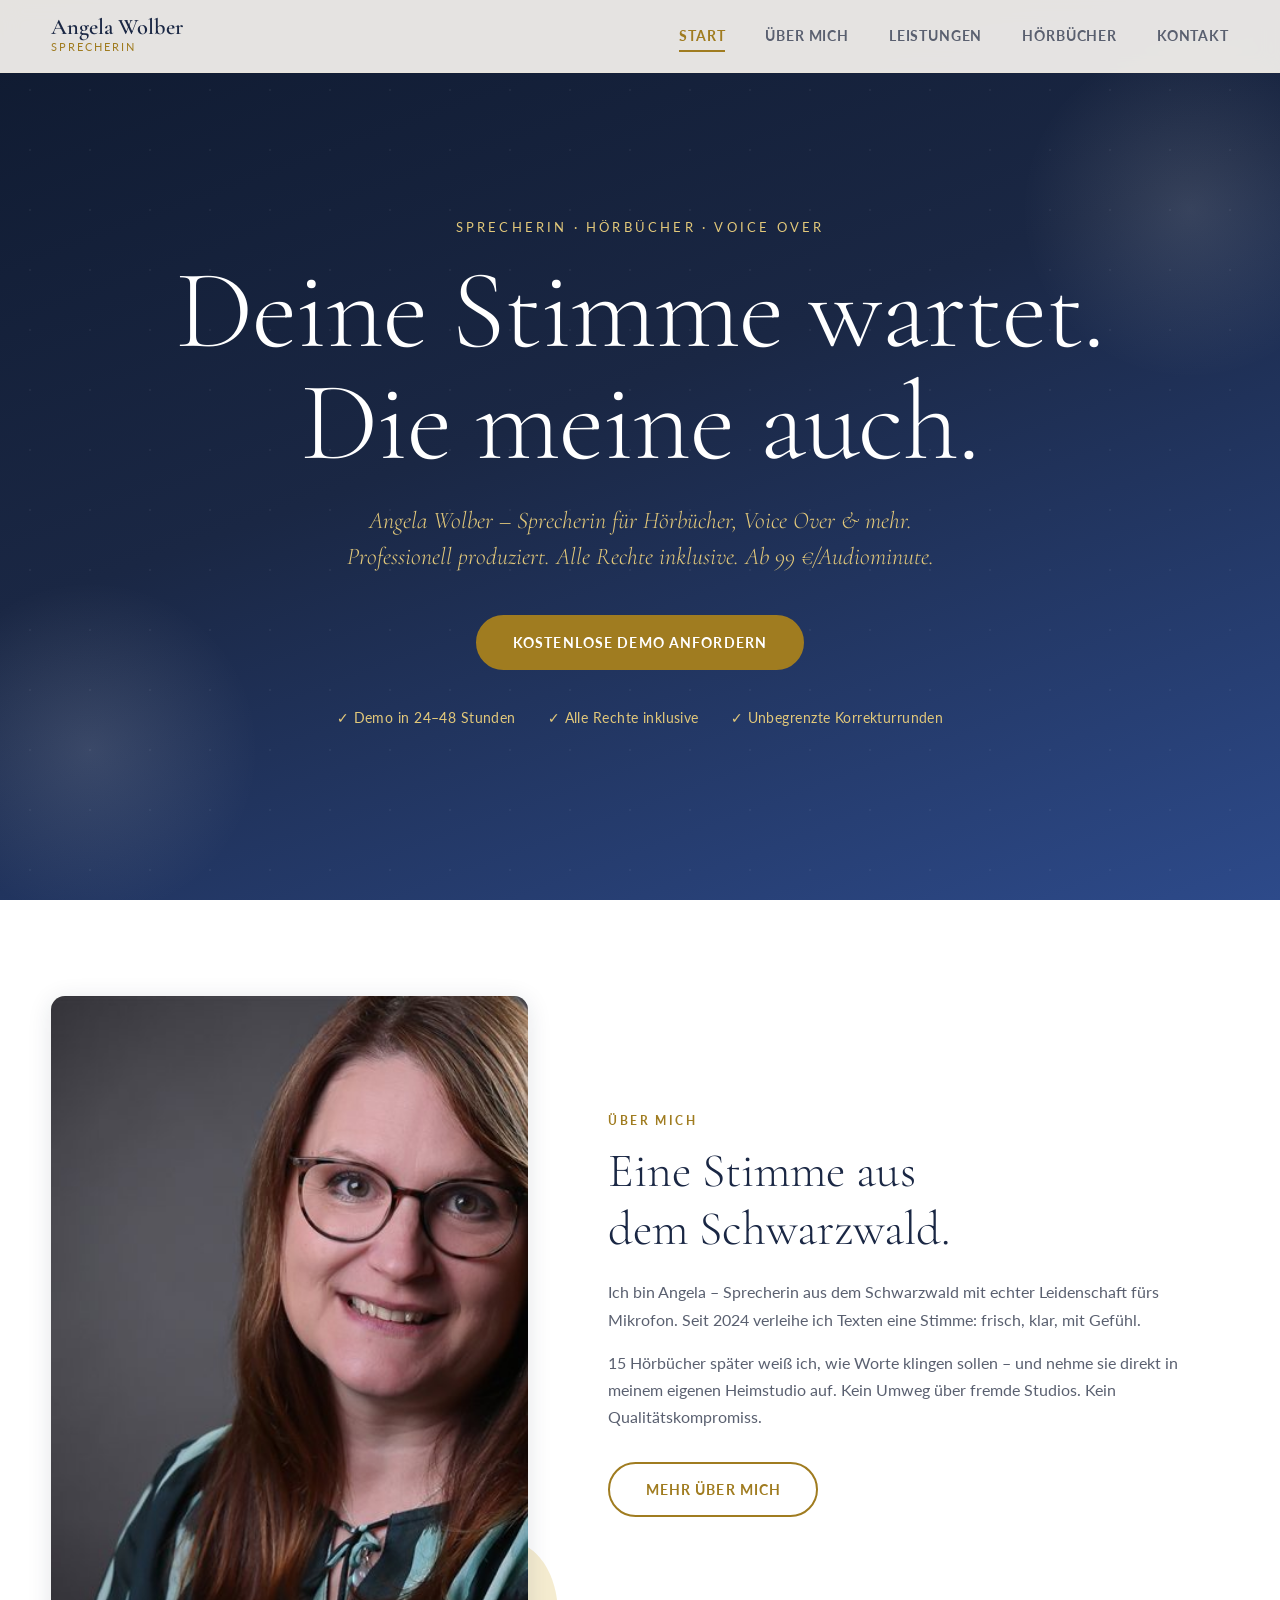
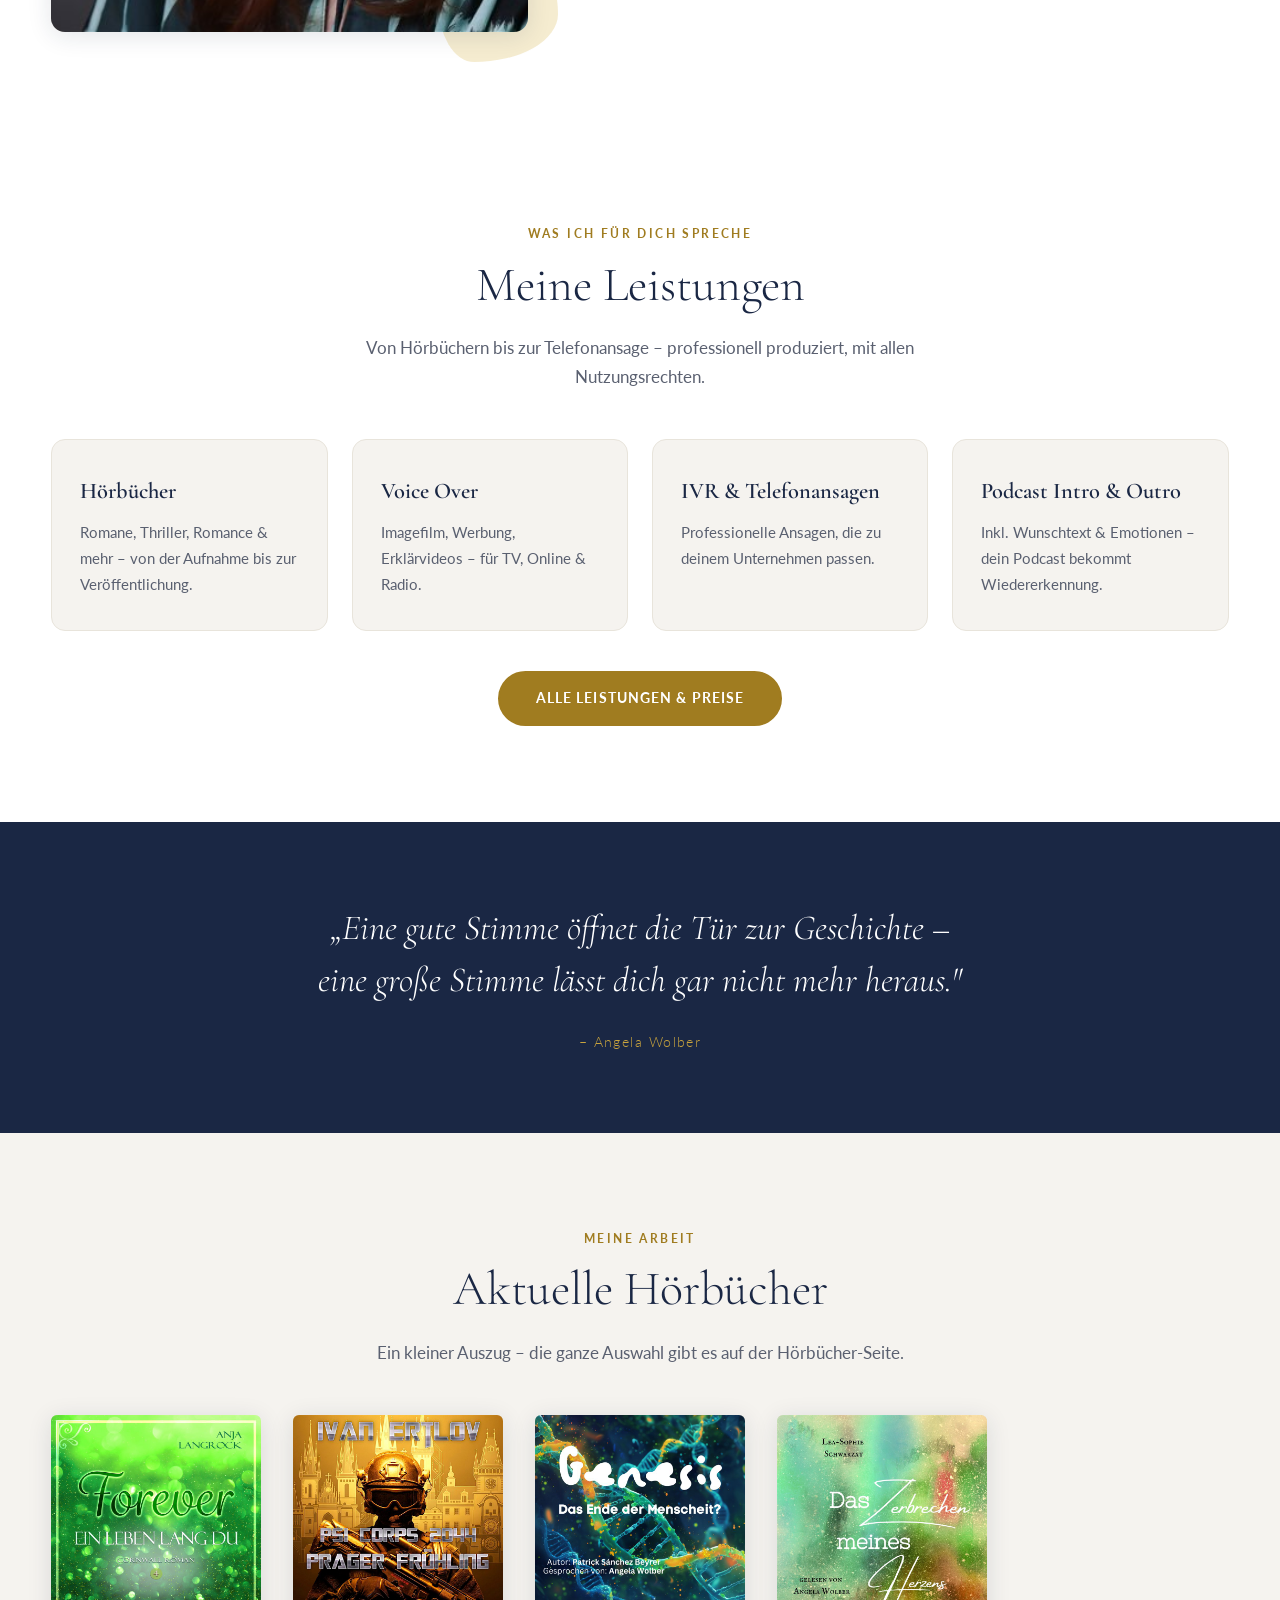
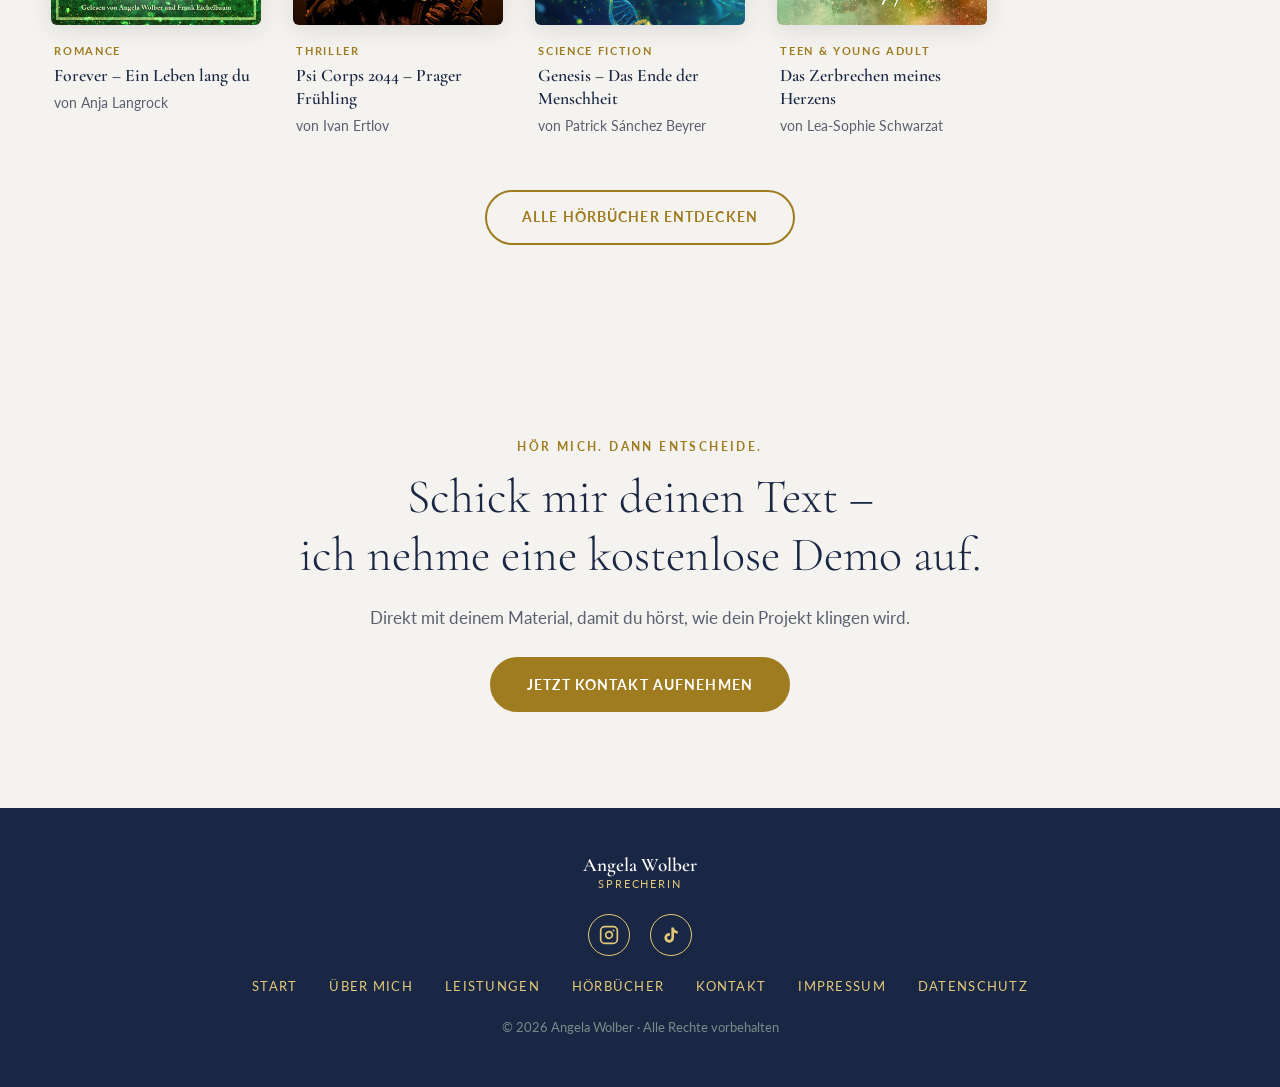
==== index.html @ 148691f6 "Vollständige Website: Start, Über mich, Leistungen, Hörbücher, Kontakt, Impressum/Datenschutz Co-Aut" ====
<!DOCTYPE html>
<html lang="de">
<head>
  <meta charset="UTF-8" />
  <meta name="viewport" content="width=device-width, initial-scale=1.0" />
  <title>Angela Wolber – Sprecherin für Hörbücher & Voice Over</title>
  <meta name="description" content="Angela Wolber – Sprecherin für Hörbücher, Voice Over & mehr. Professionell produziert im eigenen Studio. Alle Rechte inklusive. Ab 99 €/Audiominute." />
  <link rel="preconnect" href="https://fonts.googleapis.com" />
  <link rel="preconnect" href="https://fonts.gstatic.com" crossorigin />
  <link href="https://fonts.googleapis.com/css2?family=Cormorant+Garamond:ital,wght@0,300;0,400;0,600;1,300;1,400&family=Lato:wght@300;400;700&display=swap" rel="stylesheet" />
  <link rel="stylesheet" href="style.css" />
</head>
<body>

  <!-- ── NAVIGATION ── -->
  <header class="site-header">
    <div class="container header-inner">
      <a href="index.html" class="logo">
        <span class="logo-name">Angela Wolber</span>
        <span class="logo-tagline">Sprecherin</span>
      </a>
      <nav class="main-nav">
        <a href="index.html" class="active">Start</a>
        <a href="ueber-mich.html">Über mich</a>
        <a href="leistungen.html">Leistungen</a>
        <a href="hoerbuecher.html">Hörbücher</a>
        <a href="kontakt.html">Kontakt</a>
      </nav>
      <button class="nav-toggle" aria-label="Menü öffnen">&#9776;</button>
    </div>
  </header>

  <!-- ── HERO ── -->
  <section class="hero">
    <div class="hero-overlay"></div>
    <div class="container hero-content">
      <p class="hero-eyebrow">Sprecherin · Hörbücher · Voice Over</p>
      <h1 class="hero-title">Deine Stimme wartet.<br>Die meine auch.</h1>
      <p class="hero-subtitle">Angela Wolber – Sprecherin für Hörbücher, Voice&nbsp;Over &amp; mehr.<br>Professionell produziert. Alle Rechte inklusive. Ab 99&nbsp;€/Audiominute.</p>
      <a href="kontakt.html" class="btn btn-primary">Kostenlose Demo anfordern</a>
      <ul class="hero-bullets">
        <li>✓ Demo in 24–48 Stunden</li>
        <li>✓ Alle Rechte inklusive</li>
        <li>✓ Unbegrenzte Korrekturrunden</li>
      </ul>
    </div>
    <div class="hero-leaves hero-leaves--left" aria-hidden="true"></div>
    <div class="hero-leaves hero-leaves--right" aria-hidden="true"></div>
  </section>

  <!-- ── ÜBER MICH (Kurz) ── -->
  <section class="about section">
    <div class="container about-inner">
      <div class="about-image-wrap">
        <div class="about-image-frame">
          <img src="foto-angela-wolber.jpg" alt="Angela Wolber – Sprecherin" class="about-image"
               onerror="this.style.display='none'; this.nextElementSibling.style.display='flex';" />
          <div class="about-image-placeholder"><span>Ihr Foto</span></div>
        </div>
        <div class="about-accent-leaf" aria-hidden="true"></div>
      </div>
      <div class="about-text">
        <span class="section-label">Über mich</span>
        <h2 class="section-title">Eine Stimme aus<br>dem Schwarzwald.</h2>
        <p>
          Ich bin Angela – Sprecherin aus dem Schwarzwald mit echter Leidenschaft fürs Mikrofon.
          Seit 2024 verleihe ich Texten eine Stimme: frisch, klar, mit Gefühl.
        </p>
        <p>
          15 Hörbücher später weiß ich, wie Worte klingen sollen – und nehme sie direkt in meinem
          eigenen Heimstudio auf. Kein Umweg über fremde Studios. Kein Qualitätskompromiss.
        </p>
        <a href="ueber-mich.html" class="btn btn-outline">Mehr über mich</a>
      </div>
    </div>
  </section>

  <!-- ── HIGHLIGHTS / LEISTUNGEN TEASER ── -->
  <section class="section highlights">
    <div class="container">
      <div class="section-header">
        <span class="section-label">Was ich für dich spreche</span>
        <h2 class="section-title">Meine Leistungen</h2>
        <p class="section-intro">Von Hörbüchern bis zur Telefonansage – professionell produziert, mit allen Nutzungsrechten.</p>
      </div>
      <div class="highlight-grid">
        <div class="highlight-card">
          <h3>Hörbücher</h3>
          <p>Romane, Thriller, Romance &amp; mehr – von der Aufnahme bis zur Veröffentlichung.</p>
        </div>
        <div class="highlight-card">
          <h3>Voice Over</h3>
          <p>Imagefilm, Werbung, Erklärvideos – für TV, Online &amp; Radio.</p>
        </div>
        <div class="highlight-card">
          <h3>IVR &amp; Telefonansagen</h3>
          <p>Professionelle Ansagen, die zu deinem Unternehmen passen.</p>
        </div>
        <div class="highlight-card">
          <h3>Podcast Intro &amp; Outro</h3>
          <p>Inkl. Wunschtext &amp; Emotionen – dein Podcast bekommt Wiedererkennung.</p>
        </div>
      </div>
      <div style="text-align:center; margin-top:2.5rem;">
        <a href="leistungen.html" class="btn btn-primary">Alle Leistungen &amp; Preise</a>
      </div>
    </div>
  </section>

  <!-- ── ZITAT / QUOTE ── -->
  <section class="quote-band">
    <div class="container">
      <blockquote class="pull-quote">
        „Eine gute Stimme öffnet die Tür zur Geschichte –<br>
        eine große Stimme lässt dich gar nicht mehr heraus."
        <cite>– Angela Wolber</cite>
      </blockquote>
    </div>
  </section>

  <!-- ── HÖRBÜCHER TEASER ── -->
  <section class="section books">
    <div class="container">
      <div class="section-header">
        <span class="section-label">Meine Arbeit</span>
        <h2 class="section-title">Aktuelle Hörbücher</h2>
        <p class="section-intro">Ein kleiner Auszug – die ganze Auswahl gibt es auf der Hörbücher-Seite.</p>
      </div>
      <div class="books-grid">

        <article class="book-card">
          <div class="book-cover-wrap">
            <img src="cover/forever-ein-leben-lang-du.jpg" alt="Forever – Ein Leben lang du" class="book-cover"
                 onerror="this.style.display='none'; this.nextElementSibling.style.display='flex';" />
            <div class="book-cover-placeholder"><span>Cover</span></div>
          </div>
          <div class="book-info">
            <span class="book-genre">Romance</span>
            <h3 class="book-title">Forever – Ein Leben lang du</h3>
            <p class="book-author">von Anja Langrock</p>
          </div>
        </article>

        <article class="book-card">
          <div class="book-cover-wrap">
            <img src="cover/psi-corps-2044-prager_fruehling.jpg" alt="Psi Corps 2044 – Prager Frühling" class="book-cover"
                 onerror="this.style.display='none'; this.nextElementSibling.style.display='flex';" />
            <div class="book-cover-placeholder"><span>Cover</span></div>
          </div>
          <div class="book-info">
            <span class="book-genre">Thriller</span>
            <h3 class="book-title">Psi Corps 2044 – Prager Frühling</h3>
            <p class="book-author">von Ivan Ertlov</p>
          </div>
        </article>

        <article class="book-card">
          <div class="book-cover-wrap">
            <img src="cover/genesis-das-ende-der-menschheit.jpg" alt="Genesis – Das Ende der Menschheit" class="book-cover"
                 onerror="this.style.display='none'; this.nextElementSibling.style.display='flex';" />
            <div class="book-cover-placeholder"><span>Cover</span></div>
          </div>
          <div class="book-info">
            <span class="book-genre">Science Fiction</span>
            <h3 class="book-title">Genesis – Das Ende der Menschheit</h3>
            <p class="book-author">von Patrick Sánchez Beyrer</p>
          </div>
        </article>

        <article class="book-card">
          <div class="book-cover-wrap">
            <img src="cover/das-zerbrechen-meines-herzens.jpg" alt="Das Zerbrechen meines Herzens" class="book-cover"
                 onerror="this.style.display='none'; this.nextElementSibling.style.display='flex';" />
            <div class="book-cover-placeholder"><span>Cover</span></div>
          </div>
          <div class="book-info">
            <span class="book-genre">Teen &amp; Young Adult</span>
            <h3 class="book-title">Das Zerbrechen meines Herzens</h3>
            <p class="book-author">von Lea-Sophie Schwarzat</p>
          </div>
        </article>

      </div>
      <div style="text-align:center; margin-top:2.5rem;">
        <a href="hoerbuecher.html" class="btn btn-outline">Alle Hörbücher entdecken</a>
      </div>
    </div>
  </section>

  <!-- ── CTA ── -->
  <section class="section cta-band">
    <div class="container" style="text-align:center;">
      <span class="section-label">Hör mich. Dann entscheide.</span>
      <h2 class="section-title">Schick mir deinen Text –<br>ich nehme eine kostenlose Demo auf.</h2>
      <p class="section-intro" style="margin-inline:auto;">Direkt mit deinem Material, damit du hörst, wie dein Projekt klingen wird.</p>
      <a href="kontakt.html" class="btn btn-primary" style="margin-top:1.5rem;">Jetzt Kontakt aufnehmen</a>
    </div>
  </section>

  <!-- ── FOOTER ── -->
  <footer class="site-footer">
    <div class="container footer-inner">
      <div class="footer-brand">
        <span class="logo-name">Angela Wolber</span>
        <span class="logo-tagline">Sprecherin</span>
      </div>
      <div class="footer-social">
        <a href="https://www.instagram.com/angela_wolber/" target="_blank" rel="noopener" aria-label="Instagram">
          <svg viewBox="0 0 24 24" fill="none" stroke="currentColor" stroke-width="2" stroke-linecap="round" stroke-linejoin="round"><rect x="2" y="2" width="20" height="20" rx="5" ry="5"></rect><path d="M16 11.37A4 4 0 1 1 12.63 8 4 4 0 0 1 16 11.37z"></path><line x1="17.5" y1="6.5" x2="17.51" y2="6.5"></line></svg>
        </a>
        <a href="https://www.tiktok.com/@angelawolber5" target="_blank" rel="noopener" aria-label="TikTok">
          <svg viewBox="0 0 24 24" fill="currentColor"><path d="M16.6 5.82A4.28 4.28 0 0 1 15.54 3h-3.09v12.4a2.59 2.59 0 1 1-2.59-2.59c.27 0 .53.04.78.12v-3.2a5.78 5.78 0 0 0-.78-.05A5.79 5.79 0 1 0 15.65 15.4V9.01a7.35 7.35 0 0 0 4.35 1.4V7.3a4.28 4.28 0 0 1-3.4-1.48z"></path></svg>
        </a>
      </div>
      <nav class="footer-nav">
        <a href="index.html">Start</a>
        <a href="ueber-mich.html">Über mich</a>
        <a href="leistungen.html">Leistungen</a>
        <a href="hoerbuecher.html">Hörbücher</a>
        <a href="kontakt.html">Kontakt</a>
        <a href="impressum-datenschutz.html">Impressum</a>
        <a href="impressum-datenschutz.html#datenschutz">Datenschutz</a>
      </nav>
      <p class="footer-copy">&copy; <span id="year"></span> Angela Wolber · Alle Rechte vorbehalten</p>
    </div>
  </footer>

  <script src="main.js"></script>
</body>
</html>
---- style.css ----
/* ── TOKENS ─────────────────────────────────────────────── */
:root {
  --cream:       #f5f3ef;
  --cream-dark:  #e8e4db;
  --sage:        #c9a43e;
  --sage-light:  #e2c87a;
  --sage-dark:   #a07c20;
  --forest:      #1a2744;
  --bark:        #0f1a30;
  --text:        #1e1e2e;
  --text-muted:  #5a6070;
  --white:       #ffffff;

  --font-serif:  'Cormorant Garamond', Georgia, serif;
  --font-sans:   'Lato', system-ui, sans-serif;

  --radius:      6px;
  --radius-lg:   14px;
  --shadow-card: 0 4px 24px rgba(26,39,68,0.12);
  --shadow-hover:0 10px 40px rgba(26,39,68,0.22);
  --transition:  0.25s ease;
}

/* ── RESET ───────────────────────────────────────────────── */
*, *::before, *::after { box-sizing: border-box; margin: 0; padding: 0; }
html { scroll-behavior: smooth; }
body {
  font-family: var(--font-sans);
  font-size: 1rem;
  line-height: 1.7;
  color: var(--text);
  background: var(--cream);
}
img { display: block; max-width: 100%; height: auto; }
a { color: inherit; text-decoration: none; }

/* ── UTILITIES ───────────────────────────────────────────── */
.container {
  width: min(1180px, 92vw);
  margin-inline: auto;
}
.section { padding-block: 6rem; }

.section-label {
  display: block;
  font-family: var(--font-sans);
  font-size: .75rem;
  font-weight: 700;
  letter-spacing: .2em;
  text-transform: uppercase;
  color: var(--sage-dark);
  margin-bottom: .75rem;
}
.section-title {
  font-family: var(--font-serif);
  font-size: clamp(2rem, 4vw, 3rem);
  font-weight: 300;
  line-height: 1.2;
  color: var(--forest);
  margin-bottom: 1.25rem;
}
.section-intro {
  max-width: 560px;
  color: var(--text-muted);
  font-size: 1.05rem;
}
.section-header {
  text-align: center;
  margin-bottom: 3rem;
}
.section-header .section-intro { margin-inline: auto; }

/* ── BUTTONS ─────────────────────────────────────────────── */
.btn {
  display: inline-block;
  font-family: var(--font-sans);
  font-size: .875rem;
  font-weight: 700;
  letter-spacing: .08em;
  text-transform: uppercase;
  padding: .85rem 2.2rem;
  border-radius: 100px;
  border: 2px solid transparent;
  cursor: pointer;
  transition: background var(--transition), color var(--transition), border-color var(--transition), transform var(--transition);
}
.btn-primary {
  background: var(--sage-dark);
  color: var(--white);
  border-color: var(--sage-dark);
}
.btn-primary:hover {
  background: var(--forest);
  border-color: var(--forest);
  transform: translateY(-2px);
}
.btn-outline {
  background: transparent;
  color: var(--sage-dark);
  border-color: var(--sage-dark);
}
.btn-outline:hover {
  background: var(--sage-dark);
  color: var(--white);
  transform: translateY(-2px);
}

/* ── HEADER ──────────────────────────────────────────────── */
.site-header {
  position: fixed;
  top: 0; left: 0; right: 0;
  z-index: 100;
  background: rgba(248,245,240,0.92);
  backdrop-filter: blur(10px);
  border-bottom: 1px solid var(--cream-dark);
  transition: box-shadow var(--transition);
}
.site-header.scrolled { box-shadow: 0 2px 20px rgba(44,63,43,0.10); }

.header-inner {
  display: flex;
  align-items: center;
  justify-content: space-between;
  height: 72px;
}
.logo {
  display: flex;
  flex-direction: column;
  gap: 0;
}
.logo-name {
  font-family: var(--font-serif);
  font-size: 1.4rem;
  font-weight: 600;
  color: var(--forest);
  line-height: 1;
}
.logo-tagline {
  font-size: .68rem;
  letter-spacing: .18em;
  text-transform: uppercase;
  color: var(--sage-dark);
}
.main-nav {
  display: flex;
  gap: 2.5rem;
}
.main-nav a {
  font-size: .875rem;
  font-weight: 700;
  letter-spacing: .06em;
  text-transform: uppercase;
  color: var(--text-muted);
  transition: color var(--transition);
  position: relative;
}
.main-nav a::after {
  content: '';
  position: absolute;
  left: 0; bottom: -4px;
  width: 0; height: 2px;
  background: var(--sage-dark);
  transition: width var(--transition);
}
.main-nav a:hover { color: var(--sage-dark); }
.main-nav a:hover::after { width: 100%; }

.nav-toggle {
  display: none;
  background: none;
  border: none;
  font-size: 1.5rem;
  color: var(--forest);
  cursor: pointer;
}

/* ── HERO ────────────────────────────────────────────────── */
.hero {
  position: relative;
  min-height: 100vh;
  display: flex;
  align-items: center;
  background: linear-gradient(160deg, #0f1a30 0%, #1a2744 45%, #2d4a8a 100%);
  overflow: hidden;
}
.hero-overlay {
  position: absolute;
  inset: 0;
  background: url("data:image/svg+xml,%3Csvg xmlns='http://www.w3.org/2000/svg' width='60' height='60'%3E%3Ccircle cx='30' cy='30' r='1' fill='rgba(255,255,255,0.06)'/%3E%3C/svg%3E");
}
.hero-content {
  position: relative;
  z-index: 2;
  text-align: center;
  color: var(--white);
  padding-block: 8rem 5rem;
}
.hero-eyebrow {
  font-size: .8rem;
  letter-spacing: .25em;
  text-transform: uppercase;
  color: var(--sage-light);
  margin-bottom: 1rem;
}
.hero-title {
  font-family: var(--font-serif);
  font-size: clamp(3.5rem, 9vw, 7rem);
  font-weight: 300;
  line-height: 1;
  letter-spacing: -.01em;
  margin-bottom: 1.5rem;
}
.hero-subtitle {
  font-family: var(--font-serif);
  font-style: italic;
  font-size: clamp(1.1rem, 2.5vw, 1.5rem);
  font-weight: 300;
  color: var(--sage-light);
  margin-bottom: 2.5rem;
  line-height: 1.5;
}

/* decorative leaf shapes */
.hero-leaves {
  position: absolute;
  bottom: -20px;
  width: 340px;
  height: 340px;
  opacity: .13;
  background: radial-gradient(ellipse at center, var(--cream) 0%, transparent 70%);
  border-radius: 50%;
}
.hero-leaves--left  { left: -80px; }
.hero-leaves--right { right: -80px; top: 40px; }

/* ── ABOUT ───────────────────────────────────────────────── */
.about { background: var(--white); }
.about-inner {
  display: grid;
  grid-template-columns: 1fr 1.3fr;
  gap: 5rem;
  align-items: center;
}
.about-image-wrap { position: relative; }
.about-image-frame {
  border-radius: var(--radius-lg);
  overflow: hidden;
  aspect-ratio: 3/4;
  background: var(--cream-dark);
  box-shadow: var(--shadow-card);
}
.about-image { width: 100%; height: 100%; object-fit: cover; }
.about-image-placeholder {
  display: none;
  align-items: center;
  justify-content: center;
  width: 100%; height: 100%;
  background: var(--cream-dark);
  color: var(--text-muted);
  font-size: .9rem;
  letter-spacing: .1em;
  text-transform: uppercase;
}
.about-accent-leaf {
  position: absolute;
  bottom: -30px; right: -30px;
  width: 120px; height: 120px;
  background: var(--sage-light);
  border-radius: 60% 40% 70% 30% / 50% 60% 40% 50%;
  opacity: .35;
  z-index: -1;
}
.about-text p {
  color: var(--text-muted);
  margin-bottom: 1rem;
}
.about-text .btn { margin-top: 1rem; }

/* ── BOOKS ───────────────────────────────────────────────── */
.books { background: var(--cream); }

.filter-tabs {
  display: flex;
  gap: .6rem;
  justify-content: center;
  flex-wrap: wrap;
  margin-bottom: 3rem;
}
.filter-tab {
  font-family: var(--font-sans);
  font-size: .78rem;
  font-weight: 700;
  letter-spacing: .1em;
  text-transform: uppercase;
  padding: .5rem 1.4rem;
  border-radius: 100px;
  border: 2px solid var(--sage-light);
  background: transparent;
  color: var(--text-muted);
  cursor: pointer;
  transition: all var(--transition);
}
.filter-tab.active,
.filter-tab:hover {
  background: var(--sage-dark);
  border-color: var(--sage-dark);
  color: var(--white);
}

.books-grid {
  display: grid;
  grid-template-columns: repeat(auto-fill, minmax(200px, 1fr));
  gap: 2rem;
}

.book-card {
  transition: transform var(--transition);
}
.book-card.hidden { display: none; }
.book-card:hover { transform: translateY(-6px); }

.book-card-link { display: block; }

.book-cover-wrap {
  position: relative;
  border-radius: var(--radius);
  overflow: hidden;
  aspect-ratio: 1/1;
  background: var(--cream-dark);
  box-shadow: var(--shadow-card);
  margin-bottom: 1rem;
}
.book-cover {
  width: 100%; height: 100%;
  object-fit: cover;
  transition: transform .4s ease;
}
.book-card:hover .book-cover { transform: scale(1.04); }

.book-cover-placeholder {
  display: none;
  align-items: center;
  justify-content: center;
  position: absolute;
  inset: 0;
  background: linear-gradient(135deg, #2d4a8a, #1a2744);
  color: var(--white);
  font-size: .85rem;
  letter-spacing: .1em;
  text-transform: uppercase;
}

.book-overlay {
  position: absolute;
  inset: 0;
  background: rgba(42,63,43,0.72);
  display: flex;
  align-items: center;
  justify-content: center;
  opacity: 0;
  transition: opacity var(--transition);
}
.book-card:hover .book-overlay { opacity: 1; }
.book-cta {
  color: var(--white);
  font-size: .85rem;
  font-weight: 700;
  letter-spacing: .1em;
  text-transform: uppercase;
  border: 2px solid rgba(255,255,255,.6);
  padding: .6rem 1.2rem;
  border-radius: 100px;
}

.book-info { padding-inline: .2rem; }
.book-genre {
  font-size: .7rem;
  font-weight: 700;
  letter-spacing: .15em;
  text-transform: uppercase;
  color: var(--sage-dark);
  display: block;
  margin-bottom: .3rem;
}
.book-title {
  font-family: var(--font-serif);
  font-size: 1.1rem;
  font-weight: 600;
  color: var(--forest);
  line-height: 1.3;
  margin-bottom: .25rem;
}
.book-author {
  font-size: .85rem;
  color: var(--text-muted);
  margin-bottom: .75rem;
}
.book-btns {
  display: flex;
  gap: .4rem;
  flex-wrap: wrap;
}
.book-btn {
  font-size: .7rem;
  font-weight: 700;
  letter-spacing: .08em;
  text-transform: uppercase;
  padding: .4rem .85rem;
  border-radius: 100px;
  border: 1.5px solid transparent;
  transition: all var(--transition);
  white-space: nowrap;
}
.book-btn--audible {
  background: var(--forest);
  color: var(--white);
  border-color: var(--forest);
}
.book-btn--audible:hover {
  background: var(--sage);
  border-color: var(--sage);
  color: var(--white);
}
.book-btn--amazon {
  background: transparent;
  color: var(--sage);
  border-color: var(--sage);
}
.book-btn--amazon:hover {
  background: var(--sage);
  color: var(--white);
}

/* ── QUOTE BAND ──────────────────────────────────────────── */
.quote-band {
  background: var(--forest);
  padding-block: 5rem;
  text-align: center;
}
.pull-quote {
  font-family: var(--font-serif);
  font-style: italic;
  font-size: clamp(1.4rem, 3vw, 2.2rem);
  font-weight: 300;
  color: var(--white);
  line-height: 1.5;
  max-width: 760px;
  margin-inline: auto;
}
.pull-quote cite {
  display: block;
  font-style: normal;
  font-size: .9rem;
  font-family: var(--font-sans);
  letter-spacing: .1em;
  color: var(--sage);
  margin-top: 1.5rem;
}

/* ── CONTACT ─────────────────────────────────────────────── */
.contact { background: var(--white); }
.contact-form {
  max-width: 680px;
  margin-inline: auto;
  margin-top: 1.5rem;
}
.form-row {
  display: grid;
  grid-template-columns: 1fr 1fr;
  gap: 1.25rem;
}
.form-group {
  display: flex;
  flex-direction: column;
  gap: .4rem;
  margin-bottom: 1.25rem;
}
.form-group label {
  font-size: .78rem;
  font-weight: 700;
  letter-spacing: .1em;
  text-transform: uppercase;
  color: var(--sage-dark);
}
.form-group input,
.form-group textarea {
  font-family: var(--font-sans);
  font-size: 1rem;
  color: var(--text);
  background: var(--cream);
  border: 1.5px solid var(--cream-dark);
  border-radius: var(--radius);
  padding: .85rem 1.1rem;
  outline: none;
  transition: border-color var(--transition), box-shadow var(--transition);
  resize: vertical;
}
.form-group input:focus,
.form-group textarea:focus {
  border-color: var(--sage);
  box-shadow: 0 0 0 3px rgba(143,173,145,.2);
}
.contact-form .btn { width: 100%; justify-content: center; }
.contact-mailto { margin-top: 1rem; }

.form-status {
  border-radius: var(--radius);
  padding: 1rem 1.25rem;
  margin-bottom: 1.5rem;
  font-size: .95rem;
  font-weight: 400;
}
.form-status--success {
  background: #eaf4ea;
  color: #2a5c2a;
  border: 1px solid #b5d9b5;
}
.form-status--error {
  background: #fdf0f0;
  color: #7a2020;
  border: 1px solid #e8b5b5;
}

/* ── FOOTER ──────────────────────────────────────────────── */
.site-footer {
  background: var(--forest);
  color: var(--sage-light);
  padding-block: 3rem;
}
.footer-inner {
  display: flex;
  flex-direction: column;
  align-items: center;
  gap: 1.25rem;
  text-align: center;
}
.footer-inner .logo-name { color: var(--white); font-size: 1.2rem; }
.footer-inner .logo-tagline { color: var(--sage-light); }
.footer-brand {
  display: flex;
  flex-direction: column;
  align-items: center;
}
.footer-nav {
  display: flex;
  flex-wrap: wrap;
  justify-content: center;
  gap: 1rem 2rem;
}
.footer-nav a {
  font-size: .8rem;
  letter-spacing: .1em;
  text-transform: uppercase;
  color: var(--sage-light);
  transition: color var(--transition);
}
.footer-nav a:hover { color: var(--white); }
.footer-copy {
  font-size: .8rem;
  color: rgba(184,205,185,.6);
}
.footer-affiliate {
  font-size: .72rem;
  color: rgba(184,205,185,.5);
  max-width: 600px;
}

/* ── MOBILE NAV (Hamburger erst ab schmalen Fenstern) ─────── */
@media (max-width: 640px) {
  .main-nav {
    display: none;
    flex-direction: column;
    position: absolute;
    top: 72px; left: 0; right: 0;
    background: var(--cream);
    border-bottom: 1px solid var(--cream-dark);
    padding: 1.5rem 2rem;
    gap: 1.25rem;
  }
  .main-nav.open { display: flex; }
  .nav-toggle { display: block; }
  .site-header { position: relative; }
}

/* leicht engere Menüabstände im mittleren Bereich */
@media (max-width: 900px) {
  .main-nav { gap: 1.5rem; }
}

/* ── MOBILE LAYOUT ───────────────────────────────────────── */
@media (max-width: 768px) {
  .hero { min-height: auto; padding-block: 6rem 4rem; }

  .about-inner {
    grid-template-columns: 1fr;
    gap: 2.5rem;
  }
  .about-image-frame { max-width: 320px; margin-inline: auto; }

  .form-row { grid-template-columns: 1fr; }

  .books-grid {
    grid-template-columns: repeat(auto-fill, minmax(150px, 1fr));
    gap: 1.25rem;
  }
}

@media (max-width: 480px) {
  .section { padding-block: 4rem; }
  .books-grid { grid-template-columns: repeat(2, 1fr); }
}

/* ── AKTIVER NAV-LINK ─────────────────────────────────────── */
.main-nav a.active { color: var(--sage-dark); }
.main-nav a.active::after { width: 100%; }

/* ── PAGE HERO (Unterseiten) ──────────────────────────────── */
.page-hero {
  background: linear-gradient(160deg, #0f1a30 0%, #1a2744 45%, #2d4a8a 100%);
  color: var(--white);
  text-align: center;
  padding-block: 9rem 5rem;
}
.page-hero-title {
  font-family: var(--font-serif);
  font-size: clamp(2.5rem, 6vw, 4.5rem);
  font-weight: 300;
  line-height: 1.05;
  margin-bottom: 1.25rem;
}
.page-hero-subtitle {
  font-family: var(--font-serif);
  font-style: italic;
  font-size: clamp(1.05rem, 2.2vw, 1.4rem);
  font-weight: 300;
  color: var(--sage-light);
  line-height: 1.5;
  max-width: 680px;
  margin-inline: auto;
}

/* ── HERO BULLETS (Startseite) ────────────────────────────── */
.hero-bullets {
  list-style: none;
  display: flex;
  flex-wrap: wrap;
  justify-content: center;
  gap: .75rem 2rem;
  margin-top: 2.25rem;
  font-size: .9rem;
  letter-spacing: .03em;
  color: var(--sage-light);
}

/* ── HIGHLIGHTS (Startseite) ──────────────────────────────── */
.highlights { background: var(--white); }
.highlight-grid {
  display: grid;
  grid-template-columns: repeat(auto-fit, minmax(220px, 1fr));
  gap: 1.5rem;
}
.highlight-card {
  background: var(--cream);
  border: 1px solid var(--cream-dark);
  border-radius: var(--radius-lg);
  padding: 2rem 1.75rem;
  transition: transform var(--transition), box-shadow var(--transition);
}
.highlight-card:hover {
  transform: translateY(-6px);
  box-shadow: var(--shadow-card);
}
.highlight-card h3 {
  font-family: var(--font-serif);
  font-size: 1.4rem;
  font-weight: 600;
  color: var(--forest);
  margin-bottom: .6rem;
}
.highlight-card p { color: var(--text-muted); font-size: .95rem; }

/* ── SERVICES (Leistungen) ────────────────────────────────── */
.services { background: var(--white); }
.service-grid {
  display: grid;
  grid-template-columns: repeat(auto-fit, minmax(260px, 1fr));
  gap: 1.75rem;
}
.service-card {
  background: var(--cream);
  border-radius: var(--radius-lg);
  padding: 2.25rem 2rem;
  border-top: 3px solid var(--sage);
  box-shadow: var(--shadow-card);
}
.service-card h3 {
  font-family: var(--font-serif);
  font-size: 1.45rem;
  font-weight: 600;
  color: var(--forest);
  margin-bottom: .75rem;
}
.service-card p { color: var(--text-muted); font-size: .95rem; }

/* ── HÖRPROBEN ────────────────────────────────────────────── */
.samples { background: var(--cream); }
.sample-grid {
  display: grid;
  grid-template-columns: repeat(auto-fit, minmax(260px, 1fr));
  gap: 1.75rem;
}
.sample-card {
  background: var(--white);
  border-radius: var(--radius-lg);
  padding: 2rem 1.75rem;
  box-shadow: var(--shadow-card);
  text-align: center;
}
.sample-card h3 {
  font-family: var(--font-serif);
  font-size: 1.35rem;
  font-weight: 600;
  color: var(--forest);
  margin-bottom: .4rem;
}
.sample-card p { color: var(--text-muted); font-size: .9rem; margin-bottom: 1.25rem; }
.sample-card audio { width: 100%; }
.samples-hint {
  text-align: center;
  margin-top: 2rem;
  font-style: italic;
  color: var(--text-muted);
  font-family: var(--font-serif);
  font-size: 1.05rem;
}

/* ── PREISE ───────────────────────────────────────────────── */
.prices { background: var(--white); }
.price-grid {
  display: grid;
  grid-template-columns: repeat(auto-fit, minmax(230px, 1fr));
  gap: 1.5rem;
}
.price-card {
  background: var(--cream);
  border: 1px solid var(--cream-dark);
  border-radius: var(--radius-lg);
  padding: 2rem 1.75rem;
  text-align: center;
}
.price-card h3 {
  font-size: .8rem;
  font-weight: 700;
  letter-spacing: .12em;
  text-transform: uppercase;
  color: var(--text-muted);
  margin-bottom: .9rem;
}
.price-amount {
  font-family: var(--font-serif);
  font-size: 2.4rem;
  font-weight: 600;
  color: var(--sage-dark);
  line-height: 1;
  margin-bottom: .6rem;
}
.price-amount span {
  font-size: 1rem;
  font-weight: 400;
  color: var(--text-muted);
}
.price-note { font-size: .85rem; color: var(--text-muted); }
.price-extra {
  max-width: 720px;
  margin: 2.5rem auto 0;
  text-align: center;
  color: var(--text-muted);
  font-family: var(--font-serif);
  font-style: italic;
  font-size: 1.15rem;
  line-height: 1.6;
}

/* ── CTA-BAND ─────────────────────────────────────────────── */
.cta-band { background: var(--cream); }

/* ── KONTAKT-LAYOUT ───────────────────────────────────────── */
.contact-layout {
  display: grid;
  grid-template-columns: 1fr 1.2fr;
  gap: 4rem;
  align-items: start;
}
.contact-checklist {
  list-style: none;
  margin: 1.5rem 0;
}
.contact-checklist li {
  position: relative;
  padding-left: 1.8rem;
  margin-bottom: .85rem;
  color: var(--text-muted);
}
.contact-checklist li::before {
  content: '✓';
  position: absolute;
  left: 0;
  color: var(--sage-dark);
  font-weight: 700;
}
.contact-promise {
  font-family: var(--font-serif);
  font-style: italic;
  font-size: 1.25rem;
  color: var(--forest);
  margin-top: 1.5rem;
}
.contact-direct {
  margin-top: 1.5rem;
  color: var(--text-muted);
  font-size: .95rem;
}
.contact-direct a {
  color: var(--sage-dark);
  font-weight: 700;
}
.contact-direct a:hover { text-decoration: underline; }
.contact .contact-form { margin-top: 0; }

@media (max-width: 768px) {
  .contact-layout { grid-template-columns: 1fr; gap: 2.5rem; }
  .page-hero { padding-block: 7rem 4rem; }
}

/* ── RECHTLICHES (Impressum & Datenschutz) ────────────────── */
.legal { background: var(--white); }
.legal-content {
  max-width: 760px;
  margin-inline: auto;
}
.legal-h2 {
  font-family: var(--font-serif);
  font-size: clamp(1.8rem, 4vw, 2.4rem);
  font-weight: 300;
  color: var(--forest);
  margin-bottom: 1.5rem;
  scroll-margin-top: 90px;
}
.legal-h3 {
  font-family: var(--font-sans);
  font-size: 1rem;
  font-weight: 700;
  color: var(--sage-dark);
  margin-top: 2rem;
  margin-bottom: .5rem;
}
.legal-content p {
  color: var(--text-muted);
  margin-bottom: 1rem;
  line-height: 1.8;
}
.legal-content a { color: var(--sage-dark); text-decoration: underline; }
.legal-divider {
  border: none;
  border-top: 1px solid var(--cream-dark);
  margin-block: 3.5rem;
}
.legal-note {
  margin-top: 2.5rem;
  padding: 1rem 1.25rem;
  background: var(--cream);
  border-left: 3px solid var(--sage);
  border-radius: var(--radius);
  font-size: .9rem;
  font-style: italic;
}
.legal-sub {
  font-weight: 700;
  color: var(--forest);
  margin-top: 1.5rem;
  margin-bottom: .4rem;
}
.legal-list {
  margin: 0 0 1rem 1.25rem;
  color: var(--text-muted);
  line-height: 1.8;
}
.legal-content strong { color: var(--forest); }
.legal-source {
  margin-top: 2.5rem;
  font-size: .85rem;
  color: var(--text-muted);
}

/* ── SOCIAL ICONS (Footer) ────────────────────────────────── */
.footer-social {
  display: flex;
  gap: 1.25rem;
  justify-content: center;
}
.footer-social a {
  display: inline-flex;
  align-items: center;
  justify-content: center;
  width: 42px;
  height: 42px;
  border-radius: 50%;
  border: 1.5px solid var(--sage-light);
  color: var(--sage-light);
  transition: background var(--transition), color var(--transition), border-color var(--transition), transform var(--transition);
}
.footer-social a:hover {
  background: var(--sage);
  border-color: var(--sage);
  color: var(--forest);
  transform: translateY(-3px);
}
.footer-social svg { width: 20px; height: 20px; }
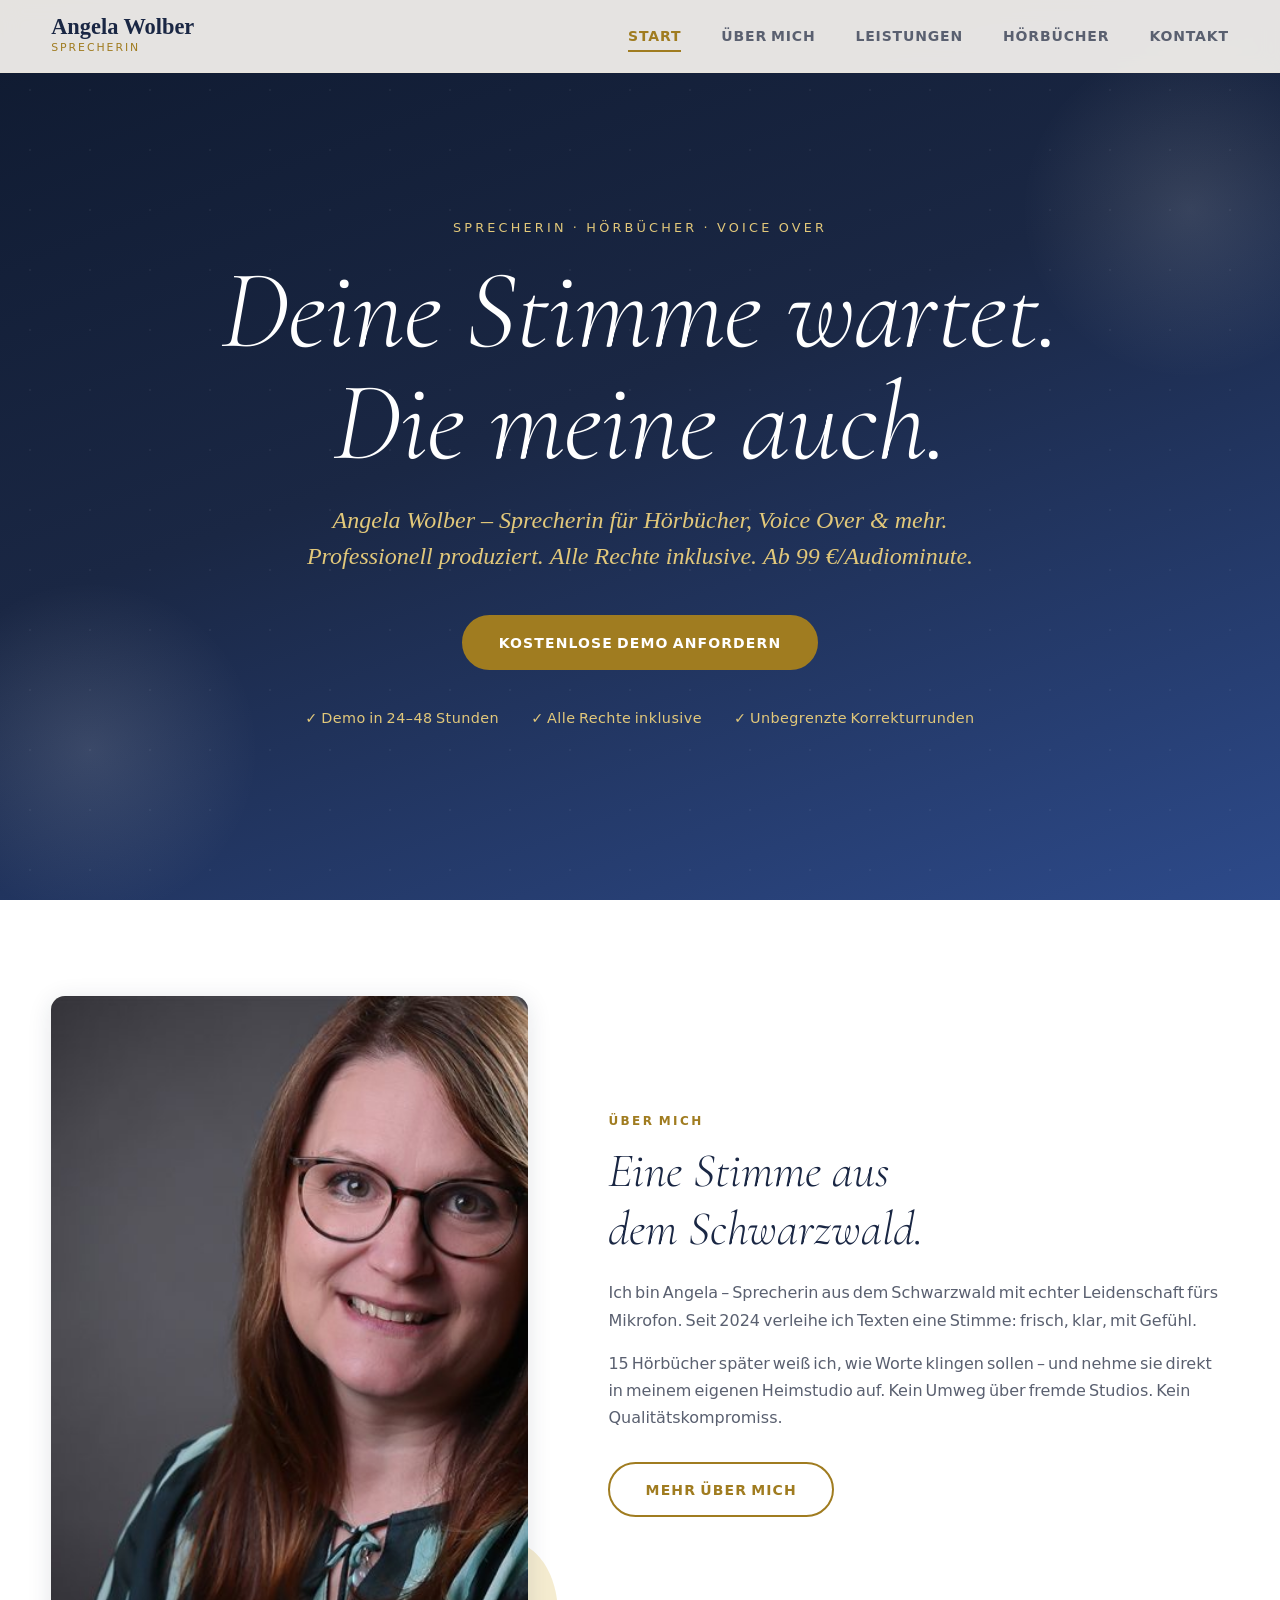
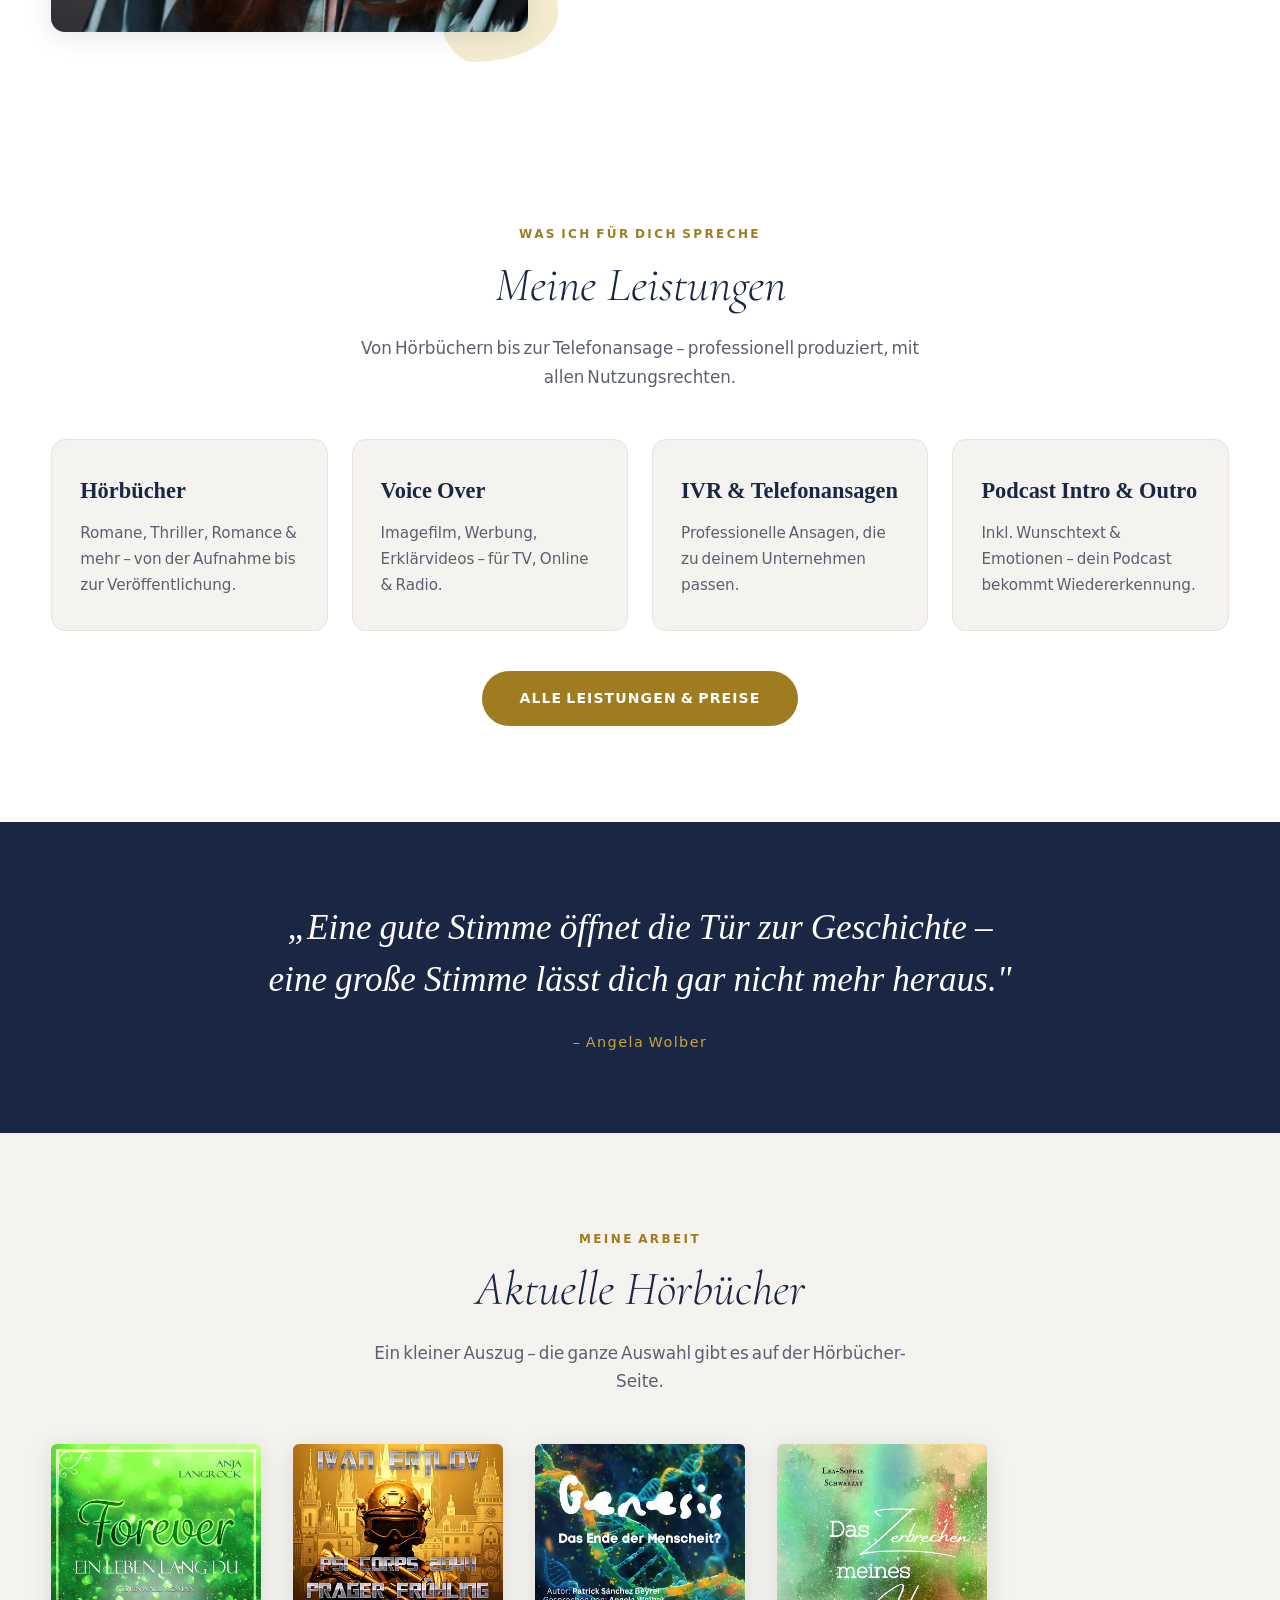
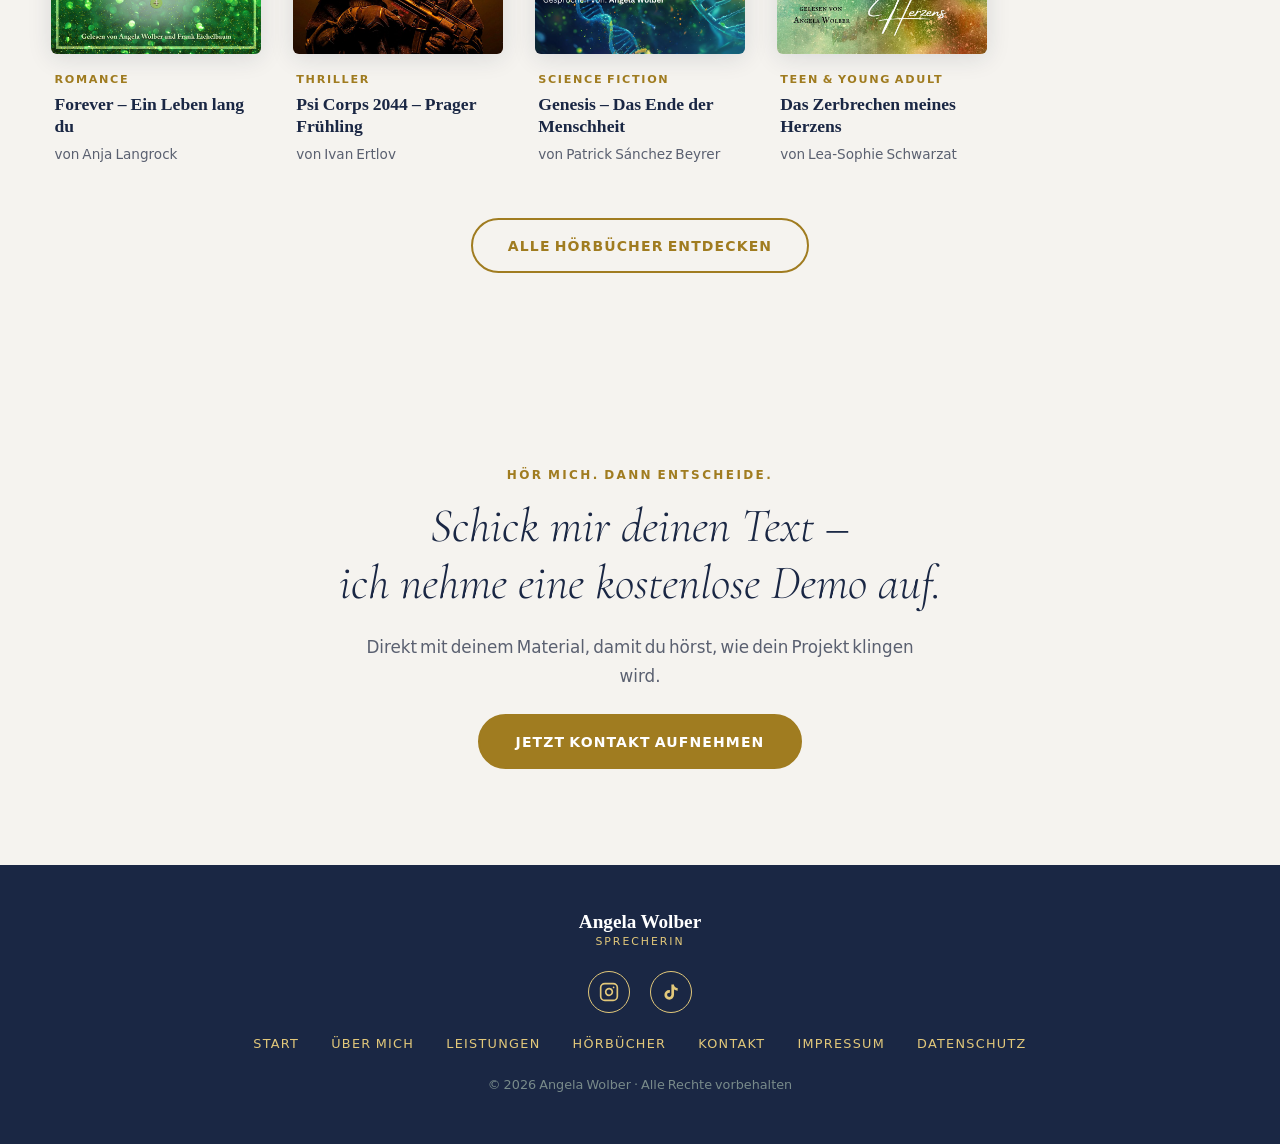
==== commit fb9c9a9e: "Google Fonts lokal eingebunden – kein Google-Tracking mehr" ====
--- a/index.html
+++ b/index.html
@@ -5,9 +5,6 @@
   <meta name="viewport" content="width=device-width, initial-scale=1.0" />
   <title>Angela Wolber – Sprecherin für Hörbücher & Voice Over</title>
   <meta name="description" content="Angela Wolber – Sprecherin für Hörbücher, Voice Over & mehr. Professionell produziert im eigenen Studio. Alle Rechte inklusive. Ab 99 €/Audiominute." />
-  <link rel="preconnect" href="https://fonts.googleapis.com" />
-  <link rel="preconnect" href="https://fonts.gstatic.com" crossorigin />
-  <link href="https://fonts.googleapis.com/css2?family=Cormorant+Garamond:ital,wght@0,300;0,400;0,600;1,300;1,400&family=Lato:wght@300;400;700&display=swap" rel="stylesheet" />
   <link rel="stylesheet" href="style.css" />
 </head>
 <body>
--- a/style.css
+++ b/style.css
@@ -1,3 +1,61 @@
+/* ── LOKALE SCHRIFTARTEN (kein Google-Tracking) ──────────── */
+@font-face {
+  font-family: 'Cormorant Garamond';
+  font-style: normal;
+  font-weight: 300;
+  font-display: swap;
+  src: url('fonts/cormorant-300-normal.woff2') format('woff2');
+}
+@font-face {
+  font-family: 'Cormorant Garamond';
+  font-style: italic;
+  font-weight: 300;
+  font-display: swap;
+  src: url('fonts/cormorant-300-italic.woff2') format('woff2');
+}
+@font-face {
+  font-family: 'Cormorant Garamond';
+  font-style: normal;
+  font-weight: 400;
+  font-display: swap;
+  src: url('fonts/cormorant-400-normal.woff2') format('woff2');
+}
+@font-face {
+  font-family: 'Cormorant Garamond';
+  font-style: italic;
+  font-weight: 400;
+  font-display: swap;
+  src: url('fonts/cormorant-400-italic.woff2') format('woff2');
+}
+@font-face {
+  font-family: 'Cormorant Garamond';
+  font-style: normal;
+  font-weight: 600;
+  font-display: swap;
+  src: url('fonts/cormorant-600-normal.woff2') format('woff2');
+}
+@font-face {
+  font-family: 'Lato';
+  font-style: normal;
+  font-weight: 300;
+  font-display: swap;
+  src: url('fonts/lato-300-normal.woff2') format('woff2');
+}
+@font-face {
+  font-family: 'Lato';
+  font-style: normal;
+  font-weight: 400;
+  font-display: swap;
+  src: url('fonts/lato-400-normal.woff2') format('woff2');
+}
+@font-face {
+  font-family: 'Lato';
+  font-style: normal;
+  font-weight: 700;
+  font-display: swap;
+  src: url('fonts/lato-700-normal.woff2') format('woff2');
+}
+
 /* ── TOKENS ─────────────────────────────────────────────── */
 :root {
   --cream:       #f5f3ef;
